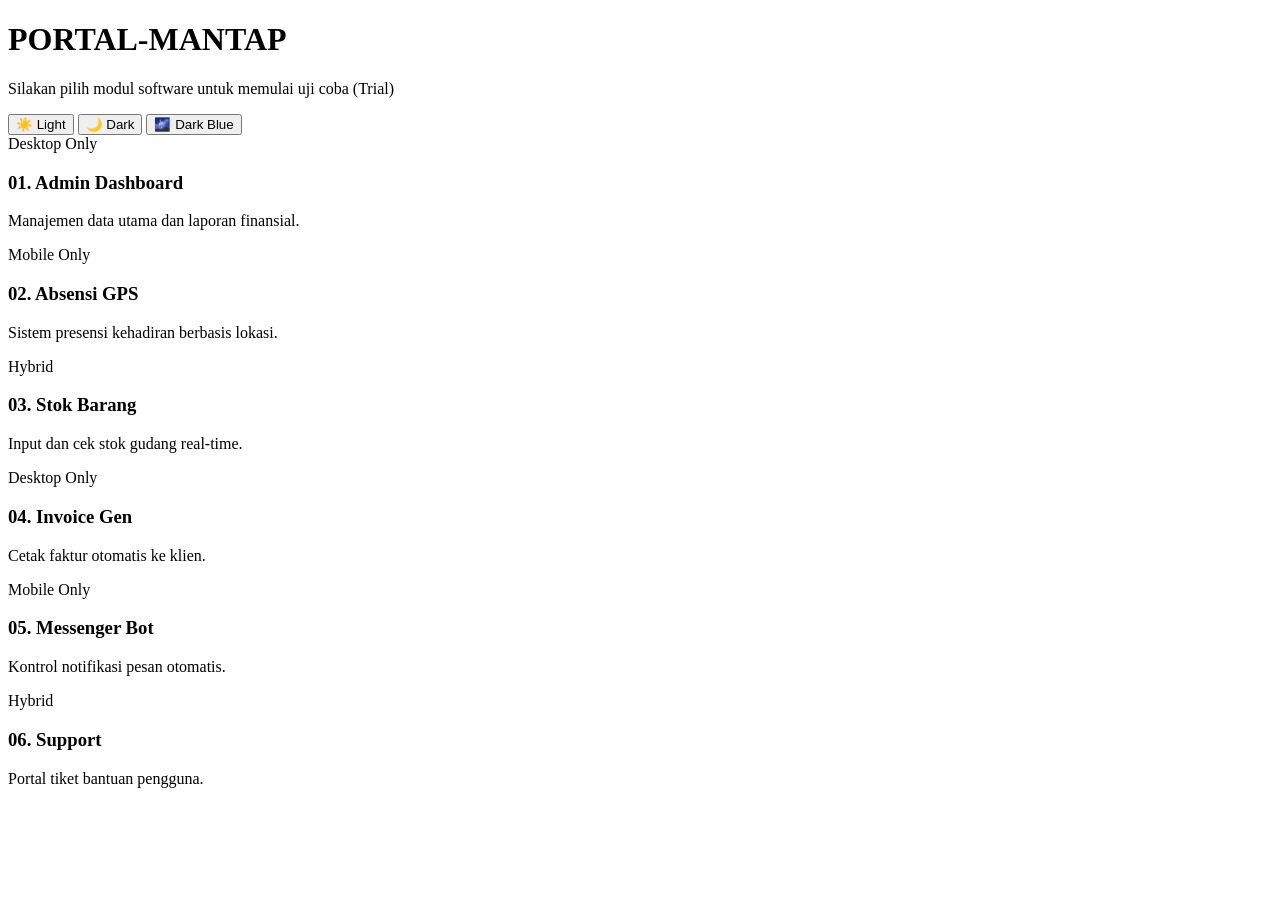
==== index.html @ 49b7e0d1 "Create index.html" ====
<!DOCTYPE html>
<html lang="id">
<head>
    <meta charset="UTF-8">
    <meta name="viewport" content="width=device-width, initial-scale=1.0">
    <title>PORTAL-MANTAP | Hub Modul</title>
    
    <link rel="stylesheet" href="style.css">
    
    <link href="https://fonts.googleapis.com/css2?family=Inter:wght@400;600;700&display=swap" rel="stylesheet">
</head>
<body data-theme="light">

    <header>
        <h1>PORTAL-MANTAP</h1>
        <p>Silakan pilih modul software untuk memulai uji coba (Trial)</p>
        
        <div class="theme-switcher">
            <button class="theme-btn" onclick="setTheme('light')">☀️ Light</button>
            <button class="theme-btn" onclick="setTheme('dark')">🌙 Dark</button>
            <button class="theme-btn" onclick="setTheme('dark-blue')">🌌 Dark Blue</button>
        </div>
    </header>

    <main class="grid-container">
        <div class="card" onclick="navigasi('desktop', 'https://link-modul-1.com')">
            <span class="tag status-desktop">Desktop Only</span>
            <h3>01. Admin Dashboard</h3>
            <p>Manajemen data utama dan laporan finansial.</p>
        </div>

        <div class="card" onclick="navigasi('mobile', 'https://link-modul-2.com')">
            <span class="tag status-mobile">Mobile Only</span>
            <h3>02. Absensi GPS</h3>
            <p>Sistem presensi kehadiran berbasis lokasi.</p>
        </div>

        <div class="card" onclick="navigasi('hybrid', 'https://link-modul-3.com')">
            <span class="tag status-hybrid">Hybrid</span>
            <h3>03. Stok Barang</h3>
            <p>Input dan cek stok gudang real-time.</p>
        </div>

        <div class="card" onclick="navigasi('desktop', 'https://link-modul-4.com')">
            <span class="tag status-desktop">Desktop Only</span>
            <h3>04. Invoice Gen</h3>
            <p>Cetak faktur otomatis ke klien.</p>
        </div>

        <div class="card" onclick="navigasi('mobile', 'https://link-modul-5.com')">
            <span class="tag status-mobile">Mobile Only</span>
            <h3>05. Messenger Bot</h3>
            <p>Kontrol notifikasi pesan otomatis.</p>
        </div>

        <div class="card" onclick="navigasi('hybrid', 'https://link-modul-6.com')">
            <span class="tag status-hybrid">Hybrid</span>
            <h3>06. Support</h3>
            <p>Portal tiket bantuan pengguna.</p>
        </div>
    </main>

    <script src="script.js"></script>
</body>
</html>
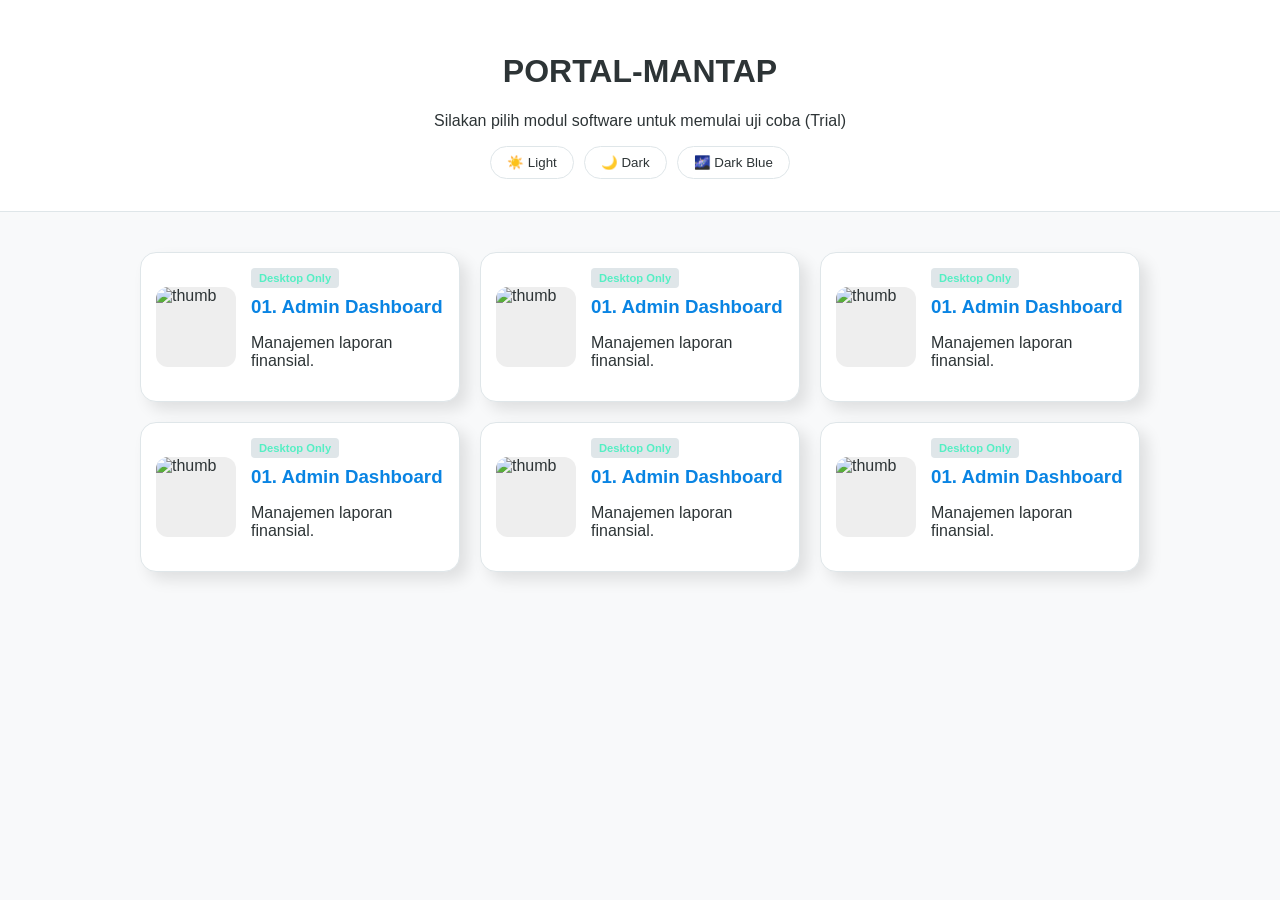
==== commit 3a6d9f12: "Update index.html" ====
--- a/index.html
+++ b/index.html
@@ -23,40 +23,58 @@
     </header>
 
     <main class="grid-container">
-        <div class="card" onclick="navigasi('desktop', 'https://link-modul-1.com')">
-            <span class="tag status-desktop">Desktop Only</span>
-            <h3>01. Admin Dashboard</h3>
-            <p>Manajemen data utama dan laporan finansial.</p>
+        <div class="card" onclick="navigasi('desktop', 'modul-1/index.html')">
+            <img src="https://via.placeholder.com/80" class="thumb-img" alt="thumb">
+            <div class="card-content">
+                <span class="tag status-desktop">Desktop Only</span>
+                <h3>01. Admin Dashboard</h3>
+                <p>Manajemen laporan finansial.</p>
+            </div>
         </div>
 
-        <div class="card" onclick="navigasi('mobile', 'https://link-modul-2.com')">
-            <span class="tag status-mobile">Mobile Only</span>
-            <h3>02. Absensi GPS</h3>
-            <p>Sistem presensi kehadiran berbasis lokasi.</p>
+        <div class="card" onclick="navigasi('desktop', 'modul-1/index.html')">
+            <img src="https://via.placeholder.com/80" class="thumb-img" alt="thumb">
+            <div class="card-content">
+                <span class="tag status-desktop">Desktop Only</span>
+                <h3>01. Admin Dashboard</h3>
+                <p>Manajemen laporan finansial.</p>
+            </div>
         </div>
 
-        <div class="card" onclick="navigasi('hybrid', 'https://link-modul-3.com')">
-            <span class="tag status-hybrid">Hybrid</span>
-            <h3>03. Stok Barang</h3>
-            <p>Input dan cek stok gudang real-time.</p>
+        <div class="card" onclick="navigasi('desktop', 'modul-1/index.html')">
+            <img src="https://via.placeholder.com/80" class="thumb-img" alt="thumb">
+            <div class="card-content">
+                <span class="tag status-desktop">Desktop Only</span>
+                <h3>01. Admin Dashboard</h3>
+                <p>Manajemen laporan finansial.</p>
+            </div>
         </div>
 
-        <div class="card" onclick="navigasi('desktop', 'https://link-modul-4.com')">
-            <span class="tag status-desktop">Desktop Only</span>
-            <h3>04. Invoice Gen</h3>
-            <p>Cetak faktur otomatis ke klien.</p>
+        <div class="card" onclick="navigasi('desktop', 'modul-1/index.html')">
+            <img src="https://via.placeholder.com/80" class="thumb-img" alt="thumb">
+            <div class="card-content">
+                <span class="tag status-desktop">Desktop Only</span>
+                <h3>01. Admin Dashboard</h3>
+                <p>Manajemen laporan finansial.</p>
+            </div>
         </div>
 
-        <div class="card" onclick="navigasi('mobile', 'https://link-modul-5.com')">
-            <span class="tag status-mobile">Mobile Only</span>
-            <h3>05. Messenger Bot</h3>
-            <p>Kontrol notifikasi pesan otomatis.</p>
+        <div class="card" onclick="navigasi('desktop', 'modul-1/index.html')">
+            <img src="https://via.placeholder.com/80" class="thumb-img" alt="thumb">
+            <div class="card-content">
+                <span class="tag status-desktop">Desktop Only</span>
+                <h3>01. Admin Dashboard</h3>
+                <p>Manajemen laporan finansial.</p>
+            </div>
         </div>
 
-        <div class="card" onclick="navigasi('hybrid', 'https://link-modul-6.com')">
-            <span class="tag status-hybrid">Hybrid</span>
-            <h3>06. Support</h3>
-            <p>Portal tiket bantuan pengguna.</p>
+        <div class="card" onclick="navigasi('desktop', 'modul-1/index.html')">
+            <img src="https://via.placeholder.com/80" class="thumb-img" alt="thumb">
+            <div class="card-content">
+                <span class="tag status-desktop">Desktop Only</span>
+                <h3>01. Admin Dashboard</h3>
+                <p>Manajemen laporan finansial.</p>
+            </div>
         </div>
     </main>
 
--- a/style.css
+++ b/style.css
@@ -0,0 +1,123 @@
+:root {
+    --bg-color: #f8f9fa;
+    --card-bg: #ffffff;
+    --text-main: #2d3436;
+    --accent: #0984e3;
+    --border-color: #dfe6e9;
+}
+
+[data-theme="dark"] {
+    --bg-color: #121212;
+    --card-bg: #1e1e1e;
+    --text-main: #e0e0e0;
+    --accent: #74b9ff;
+    --border-color: #333333;
+}
+
+[data-theme="dark-blue"] {
+    --bg-color: #0a192f;
+    --card-bg: #112240;
+    --text-main: #ccd6f6;
+    --accent: #64ffda;
+    --border-color: #233554;
+}
+
+body {
+    margin: 0;
+    font-family: 'Inter', sans-serif;
+    background-color: var(--bg-color);
+    color: var(--text-main);
+    display: flex;
+    flex-direction: column;
+    align-items: center;
+    min-height: 100vh;
+    transition: background 0.3s ease;
+}
+
+header {
+    width: 100%;
+    padding: 2rem;
+    text-align: center;
+    background: var(--card-bg);
+    border-bottom: 1px solid var(--border-color);
+}
+
+.theme-switcher {
+    margin-top: 15px;
+    display: flex;
+    justify-content: center;
+    gap: 10px;
+}
+
+.theme-btn {
+    padding: 8px 16px;
+    border-radius: 20px;
+    border: 1px solid var(--border-color);
+    cursor: pointer;
+    background: var(--card-bg);
+    color: var(--text-main);
+}
+
+.grid-container {
+    display: grid;
+    grid-template-columns: repeat(auto-fit, minmax(280px, 1fr));
+    gap: 20px;
+    width: 90%;
+    max-width: 1000px;
+    padding: 40px 0;
+}
+
+.card {
+    background: var(--card-bg);
+    border: 1px solid var(--border-color);
+    padding: 25px;
+    border-radius: 16px;
+    cursor: pointer;
+    transition: transform 0.2s ease, box-shadow 0.2s ease;
+}
+
+.card:hover {
+    transform: translateY(-5px);
+    border-color: var(--accent);
+    box-shadow: 0 10px 20px rgba(0,0,0,0.15);
+}
+
+.card h3 { margin: 10px 0; color: var(--accent); }
+
+.tag {
+    font-size: 0.7rem;
+    padding: 4px 8px;
+    border-radius: 4px;
+    font-weight: bold;
+    background: var(--border-color);
+}
+
+.status-mobile { color: #ff7675; }
+
+/* Tambahan untuk Shading & Layout */
+.card {
+    display: flex;
+    align-items: center;
+    gap: 15px;
+    background: var(--card-bg); /* Sedikit lebih terang dari body */
+    border: 1px solid var(--border-color);
+    padding: 15px;
+    border-radius: 16px;
+    cursor: pointer;
+    box-shadow: 8px 8px 15px rgba(0,0,0,0.1), -4px -4px 10px rgba(255,255,255,0.05); /* Efek Shading Neumorphism */
+}
+
+.thumb-img {
+    width: 80px;
+    height: 80px;
+    border-radius: 12px;
+    object-fit: cover;
+    background: #eee; /* Placeholder jika gambar belum ada */
+}
+
+.card-content {
+    text-align: left;
+    flex: 1;
+}
+.status-desktop { color: #55efc4; }
+.status-hybrid { color: #a29bfe; }
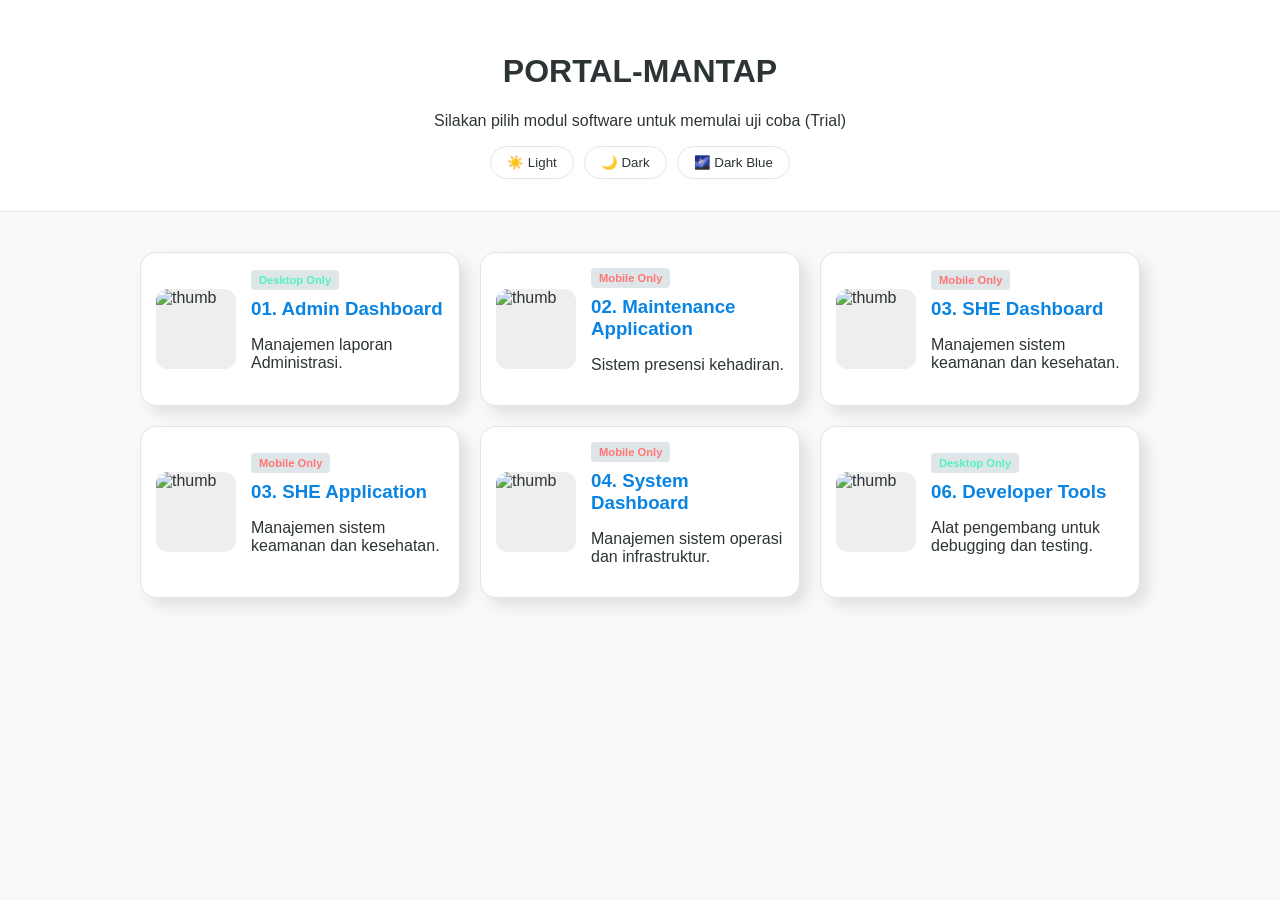
==== commit 9034b750: "update tombol manajemen tombol agar bisa distop akses ke halaman yang dituju dari github desktop" ====
--- a/index.html
+++ b/index.html
@@ -22,58 +22,57 @@
         </div>
     </header>
 
-    <main class="grid-container">
-        <div class="card" onclick="navigasi('desktop', 'modul-1/index.html')">
+<main class="grid-container">
+    
+        <div class="card" onclick="navigasi('admin', 'desktop', 'modul-1/index.html')">
             <img src="https://via.placeholder.com/80" class="thumb-img" alt="thumb">
             <div class="card-content">
                 <span class="tag status-desktop">Desktop Only</span>
                 <h3>01. Admin Dashboard</h3>
-                <p>Manajemen laporan finansial.</p>
+                <p>Manajemen laporan Administrasi.</p>
+            </div>
+        </div>
+        <div class="card" onclick="navigasi('maintenance', 'mobile', 'modul-2/index.html')">
+            <img src="https://via.placeholder.com/80" class="thumb-img" alt="thumb">
+            <div class="card-content">
+                <span class="tag status-mobile">Mobile Only</span>
+                <h3>02. Maintenance Application</h3>
+                <p>Sistem presensi kehadiran.</p>
+            </div>
+        </div>
+         <div class="card" onclick="navigasi('she', 'mobile', 'modul-3/index.html')">
+            <img src="https://via.placeholder.com/80" class="thumb-img" alt="thumb">
+            <div class="card-content">
+                <span class="tag status-mobile">Mobile Only</span>
+                <h3>03. SHE Dashboard</h3>
+                <p>Manajemen sistem keamanan dan kesehatan.</p>
             </div>
         </div>
 
-        <div class="card" onclick="navigasi('desktop', 'modul-1/index.html')">
+         <div class="card" onclick="navigasi('finance', 'any', 'modul-3/index.html')">
+            <img src="https://via.placeholder.com/80" class="thumb-img" alt="thumb">
+            <div class="card-content">
+                <span class="tag status-mobile">Mobile Only</span>
+                <h3>03. SHE Application</h3>
+                <p>Manajemen sistem keamanan dan kesehatan.</p>
+            </div>
+        </div>
+
+          <div class="card" onclick="navigasi('system', 'any', 'modul-4/index.html')">
+            <img src="https://via.placeholder.com/80" class="thumb-img" alt="thumb">
+            <div class="card-content">
+                <span class="tag status-mobile">Mobile Only</span>
+                <h3>04. System Dashboard</h3>
+                <p>Manajemen sistem operasi dan infrastruktur.</p>
+            </div>
+        </div>
+
+        <div class="card" onclick="navigasi('develop', 'desktop', 'modul-6/index.html')">
             <img src="https://via.placeholder.com/80" class="thumb-img" alt="thumb">
             <div class="card-content">
                 <span class="tag status-desktop">Desktop Only</span>
-                <h3>01. Admin Dashboard</h3>
-                <p>Manajemen laporan finansial.</p>
-            </div>
-        </div>
-
-        <div class="card" onclick="navigasi('desktop', 'modul-1/index.html')">
-            <img src="https://via.placeholder.com/80" class="thumb-img" alt="thumb">
-            <div class="card-content">
-                <span class="tag status-desktop">Desktop Only</span>
-                <h3>01. Admin Dashboard</h3>
-                <p>Manajemen laporan finansial.</p>
-            </div>
-        </div>
-
-        <div class="card" onclick="navigasi('desktop', 'modul-1/index.html')">
-            <img src="https://via.placeholder.com/80" class="thumb-img" alt="thumb">
-            <div class="card-content">
-                <span class="tag status-desktop">Desktop Only</span>
-                <h3>01. Admin Dashboard</h3>
-                <p>Manajemen laporan finansial.</p>
-            </div>
-        </div>
-
-        <div class="card" onclick="navigasi('desktop', 'modul-1/index.html')">
-            <img src="https://via.placeholder.com/80" class="thumb-img" alt="thumb">
-            <div class="card-content">
-                <span class="tag status-desktop">Desktop Only</span>
-                <h3>01. Admin Dashboard</h3>
-                <p>Manajemen laporan finansial.</p>
-            </div>
-        </div>
-
-        <div class="card" onclick="navigasi('desktop', 'modul-1/index.html')">
-            <img src="https://via.placeholder.com/80" class="thumb-img" alt="thumb">
-            <div class="card-content">
-                <span class="tag status-desktop">Desktop Only</span>
-                <h3>01. Admin Dashboard</h3>
-                <p>Manajemen laporan finansial.</p>
+                <h3>06. Developer Tools</h3>
+                <p>Alat pengembang untuk debugging dan testing.</p>
             </div>
         </div>
     </main>
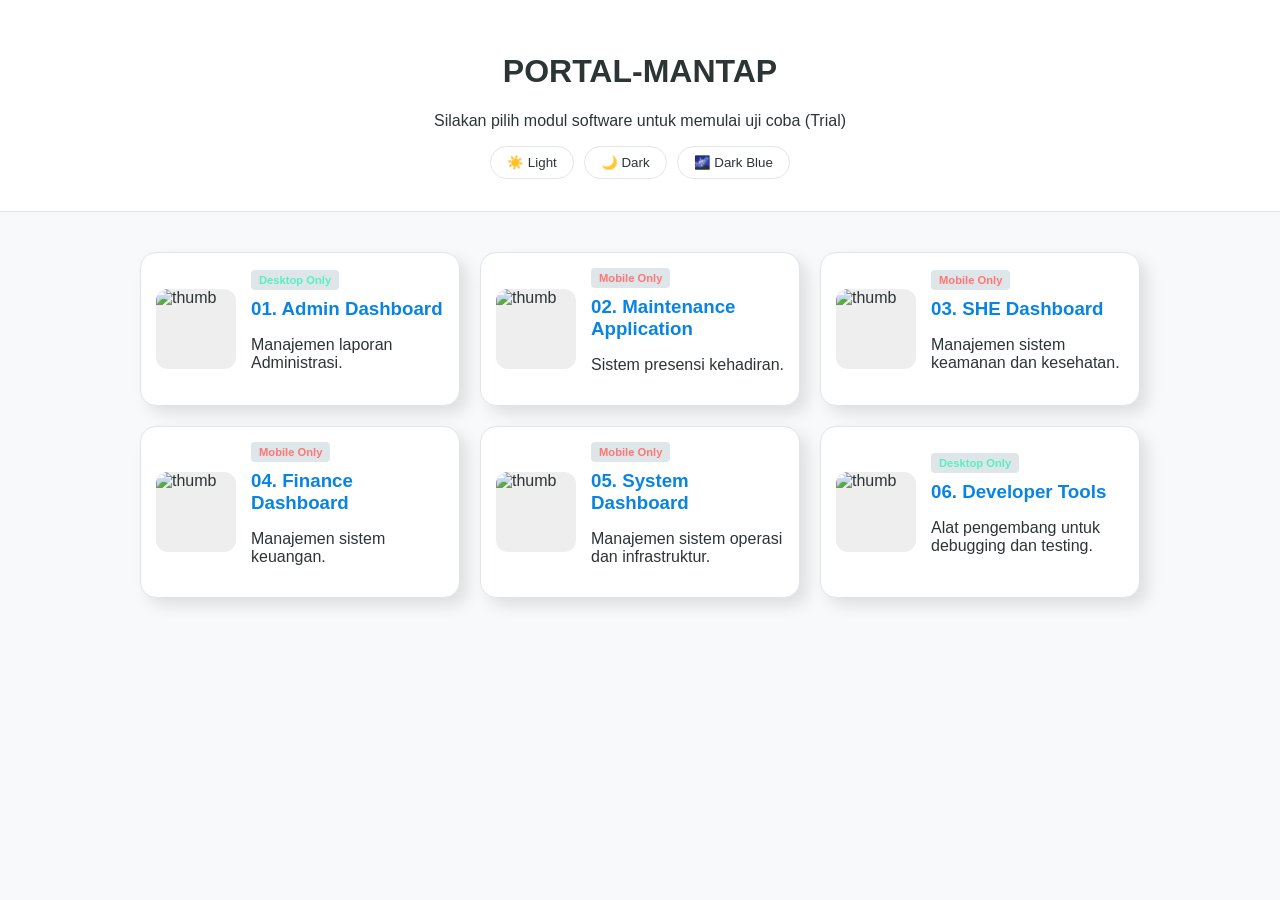
==== commit a2cc1ba5: "perubahan besar 1. thumbnail dinyalakan 2. MANTAP app di sematkan 3. folder2 mulai dicreate" ====
--- a/index.html
+++ b/index.html
@@ -4,7 +4,7 @@
     <meta charset="UTF-8">
     <meta name="viewport" content="width=device-width, initial-scale=1.0">
     <title>PORTAL-MANTAP | Hub Modul</title>
-    
+    <link rel="manifest" href="manifest.json">
     <link rel="stylesheet" href="style.css">
     
     <link href="https://fonts.googleapis.com/css2?family=Inter:wght@400;600;700&display=swap" rel="stylesheet">
@@ -25,7 +25,7 @@
 <main class="grid-container">
     
         <div class="card" onclick="navigasi('admin', 'desktop', 'modul-1/index.html')">
-            <img src="https://via.placeholder.com/80" class="thumb-img" alt="thumb">
+            <img src="assets/thumbnails/thumbksc1.png" class="thumb-img" alt="thumb">
             <div class="card-content">
                 <span class="tag status-desktop">Desktop Only</span>
                 <h3>01. Admin Dashboard</h3>
@@ -33,7 +33,7 @@
             </div>
         </div>
         <div class="card" onclick="navigasi('maintenance', 'mobile', 'modul-2/index.html')">
-            <img src="https://via.placeholder.com/80" class="thumb-img" alt="thumb">
+            <img src="assets/thumbnails/thumbksc2.png" class="thumb-img" alt="thumb">
             <div class="card-content">
                 <span class="tag status-mobile">Mobile Only</span>
                 <h3>02. Maintenance Application</h3>
@@ -41,7 +41,7 @@
             </div>
         </div>
          <div class="card" onclick="navigasi('she', 'mobile', 'modul-3/index.html')">
-            <img src="https://via.placeholder.com/80" class="thumb-img" alt="thumb">
+            <img src="assets/thumbnails/thumbksc3.png" class="thumb-img" alt="thumb">
             <div class="card-content">
                 <span class="tag status-mobile">Mobile Only</span>
                 <h3>03. SHE Dashboard</h3>
@@ -49,26 +49,26 @@
             </div>
         </div>
 
-         <div class="card" onclick="navigasi('finance', 'any', 'modul-3/index.html')">
-            <img src="https://via.placeholder.com/80" class="thumb-img" alt="thumb">
+         <div class="card" onclick="navigasi('finance', 'any', 'modul-4/index.html')">
+            <img src="assets/thumbnails/thumbksc4.png" class="thumb-img" alt="thumb">
             <div class="card-content">
                 <span class="tag status-mobile">Mobile Only</span>
-                <h3>03. SHE Application</h3>
-                <p>Manajemen sistem keamanan dan kesehatan.</p>
+                <h3>04. Finance Dashboard</h3>
+                <p>Manajemen sistem keuangan.</p>
             </div>
         </div>
 
-          <div class="card" onclick="navigasi('system', 'any', 'modul-4/index.html')">
-            <img src="https://via.placeholder.com/80" class="thumb-img" alt="thumb">
+          <div class="card" onclick="navigasi('system', 'any', 'modul-5/index.html')">
+            <img src="assets/thumbnails/thumbksc5.png" class="thumb-img" alt="thumb">
             <div class="card-content">
                 <span class="tag status-mobile">Mobile Only</span>
-                <h3>04. System Dashboard</h3>
+                <h3>05. System Dashboard</h3>
                 <p>Manajemen sistem operasi dan infrastruktur.</p>
             </div>
         </div>
 
         <div class="card" onclick="navigasi('develop', 'desktop', 'modul-6/index.html')">
-            <img src="https://via.placeholder.com/80" class="thumb-img" alt="thumb">
+            <img src="assets/thumbnails/thumbksc6.png" class="thumb-img" alt="thumb">
             <div class="card-content">
                 <span class="tag status-desktop">Desktop Only</span>
                 <h3>06. Developer Tools</h3>
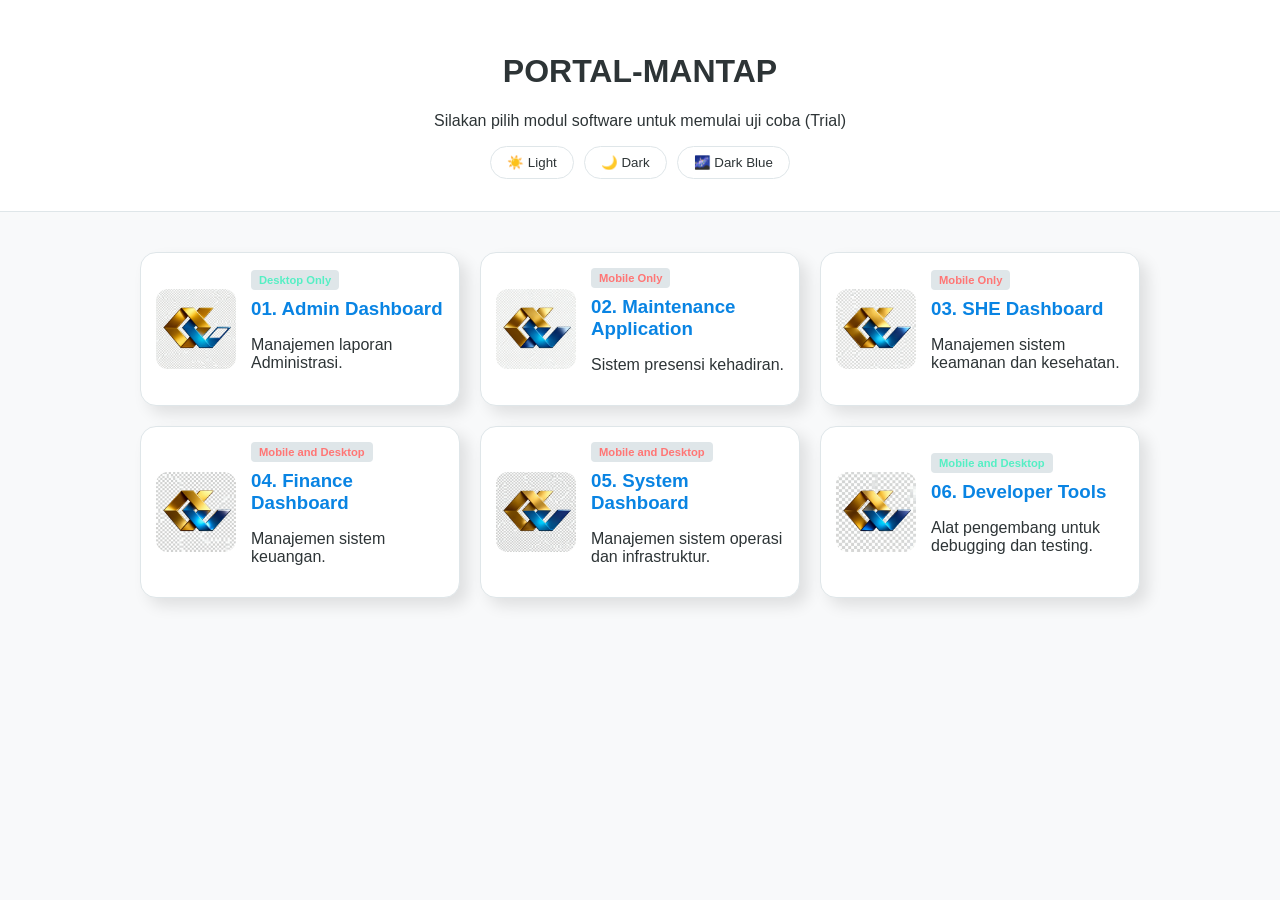
==== commit 3e97c929: "perubahan judul perubahan judul mobiled dan desktop +redirect ke halaman maintenance" ====
--- a/index.html
+++ b/index.html
@@ -25,7 +25,7 @@
 <main class="grid-container">
     
         <div class="card" onclick="navigasi('admin', 'desktop', 'modul-1/index.html')">
-            <img src="assets/thumbnails/thumbksc1.png" class="thumb-img" alt="thumb">
+            <img src="assets/thumbnails/thumbksc1.jpeg" class="thumb-img" alt="thumb">
             <div class="card-content">
                 <span class="tag status-desktop">Desktop Only</span>
                 <h3>01. Admin Dashboard</h3>
@@ -33,7 +33,7 @@
             </div>
         </div>
         <div class="card" onclick="navigasi('maintenance', 'mobile', 'modul-2/index.html')">
-            <img src="assets/thumbnails/thumbksc2.png" class="thumb-img" alt="thumb">
+            <img src="assets/thumbnails/thumbksc2.jpeg" class="thumb-img" alt="thumb">
             <div class="card-content">
                 <span class="tag status-mobile">Mobile Only</span>
                 <h3>02. Maintenance Application</h3>
@@ -41,7 +41,7 @@
             </div>
         </div>
          <div class="card" onclick="navigasi('she', 'mobile', 'modul-3/index.html')">
-            <img src="assets/thumbnails/thumbksc3.png" class="thumb-img" alt="thumb">
+            <img src="assets/thumbnails/thumbksc3.jpeg" class="thumb-img" alt="thumb">
             <div class="card-content">
                 <span class="tag status-mobile">Mobile Only</span>
                 <h3>03. SHE Dashboard</h3>
@@ -50,27 +50,27 @@
         </div>
 
          <div class="card" onclick="navigasi('finance', 'any', 'modul-4/index.html')">
-            <img src="assets/thumbnails/thumbksc4.png" class="thumb-img" alt="thumb">
+            <img src="assets/thumbnails/thumbksc4.jpeg" class="thumb-img" alt="thumb">
             <div class="card-content">
-                <span class="tag status-mobile">Mobile Only</span>
+                <span class="tag status-mobile">Mobile and Desktop</span>
                 <h3>04. Finance Dashboard</h3>
                 <p>Manajemen sistem keuangan.</p>
             </div>
         </div>
 
           <div class="card" onclick="navigasi('system', 'any', 'modul-5/index.html')">
-            <img src="assets/thumbnails/thumbksc5.png" class="thumb-img" alt="thumb">
+            <img src="assets/thumbnails/thumbksc5.jpeg" class="thumb-img" alt="thumb">
             <div class="card-content">
-                <span class="tag status-mobile">Mobile Only</span>
+                <span class="tag status-mobile">Mobile and Desktop</span>
                 <h3>05. System Dashboard</h3>
                 <p>Manajemen sistem operasi dan infrastruktur.</p>
             </div>
         </div>
 
-        <div class="card" onclick="navigasi('develop', 'desktop', 'modul-6/index.html')">
-            <img src="assets/thumbnails/thumbksc6.png" class="thumb-img" alt="thumb">
+        <div class="card" onclick="navigasi('develop', 'any', 'modul-6/index.html')">
+            <img src="assets/thumbnails/thumbksc6.jpeg" class="thumb-img" alt="thumb">
             <div class="card-content">
-                <span class="tag status-desktop">Desktop Only</span>
+                <span class="tag status-desktop">Mobile and Desktop</span>
                 <h3>06. Developer Tools</h3>
                 <p>Alat pengembang untuk debugging dan testing.</p>
             </div>
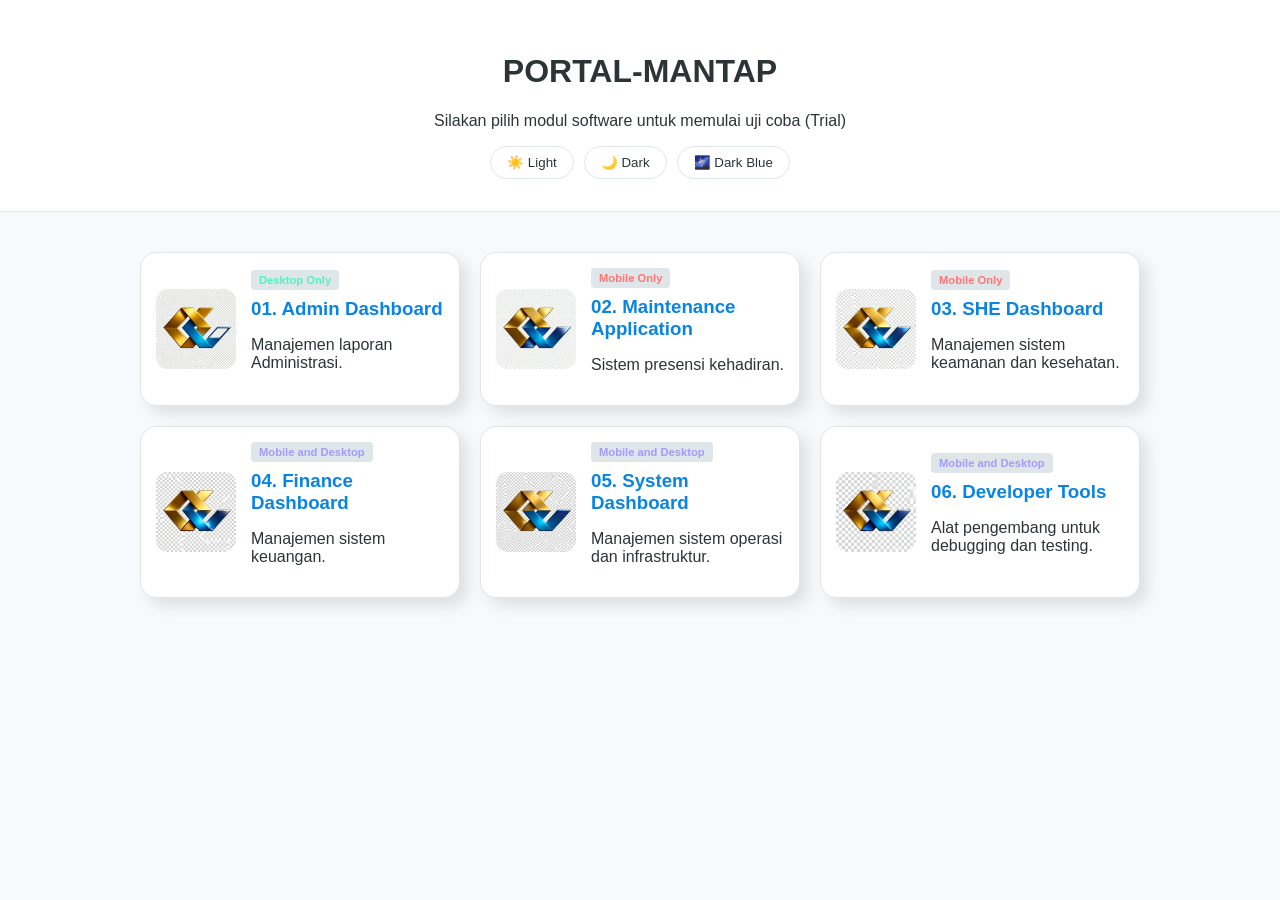
==== commit 46296e76: "style judul tombol status judul Mobile dan Desktop ke tag hybrid" ====
--- a/index.html
+++ b/index.html
@@ -24,7 +24,7 @@
 
 <main class="grid-container">
     
-        <div class="card" onclick="navigasi('admin', 'desktop', 'modul-1/index.html')">
+        <div class="card" onclick="navigasi('admin', 'desktop', 'mantap-1/index.html')">
             <img src="assets/thumbnails/thumbksc1.jpeg" class="thumb-img" alt="thumb">
             <div class="card-content">
                 <span class="tag status-desktop">Desktop Only</span>
@@ -32,7 +32,7 @@
                 <p>Manajemen laporan Administrasi.</p>
             </div>
         </div>
-        <div class="card" onclick="navigasi('maintenance', 'mobile', 'modul-2/index.html')">
+        <div class="card" onclick="navigasi('maintenance', 'mobile', 'mantap-2/index.html')">
             <img src="assets/thumbnails/thumbksc2.jpeg" class="thumb-img" alt="thumb">
             <div class="card-content">
                 <span class="tag status-mobile">Mobile Only</span>
@@ -40,7 +40,7 @@
                 <p>Sistem presensi kehadiran.</p>
             </div>
         </div>
-         <div class="card" onclick="navigasi('she', 'mobile', 'modul-3/index.html')">
+         <div class="card" onclick="navigasi('she', 'mobile', 'mantap-3/index.html')">
             <img src="assets/thumbnails/thumbksc3.jpeg" class="thumb-img" alt="thumb">
             <div class="card-content">
                 <span class="tag status-mobile">Mobile Only</span>
@@ -49,28 +49,28 @@
             </div>
         </div>
 
-         <div class="card" onclick="navigasi('finance', 'any', 'modul-4/index.html')">
+         <div class="card" onclick="navigasi('finance', 'any', 'mantap-4/index.html')">
             <img src="assets/thumbnails/thumbksc4.jpeg" class="thumb-img" alt="thumb">
             <div class="card-content">
-                <span class="tag status-mobile">Mobile and Desktop</span>
+                <span class="tag status-hybrid">Mobile and Desktop</span>
                 <h3>04. Finance Dashboard</h3>
                 <p>Manajemen sistem keuangan.</p>
             </div>
         </div>
 
-          <div class="card" onclick="navigasi('system', 'any', 'modul-5/index.html')">
+          <div class="card" onclick="navigasi('system', 'any', 'mantap-5/index.html')">
             <img src="assets/thumbnails/thumbksc5.jpeg" class="thumb-img" alt="thumb">
             <div class="card-content">
-                <span class="tag status-mobile">Mobile and Desktop</span>
+                <span class="tag status-hybrid">Mobile and Desktop</span>
                 <h3>05. System Dashboard</h3>
                 <p>Manajemen sistem operasi dan infrastruktur.</p>
             </div>
         </div>
 
-        <div class="card" onclick="navigasi('develop', 'any', 'modul-6/index.html')">
+        <div class="card" onclick="navigasi('develop', 'any', 'mantap-6/index.html')">
             <img src="assets/thumbnails/thumbksc6.jpeg" class="thumb-img" alt="thumb">
             <div class="card-content">
-                <span class="tag status-desktop">Mobile and Desktop</span>
+                <span class="tag status-hybrid">Mobile and Desktop</span>
                 <h3>06. Developer Tools</h3>
                 <p>Alat pengembang untuk debugging dan testing.</p>
             </div>
